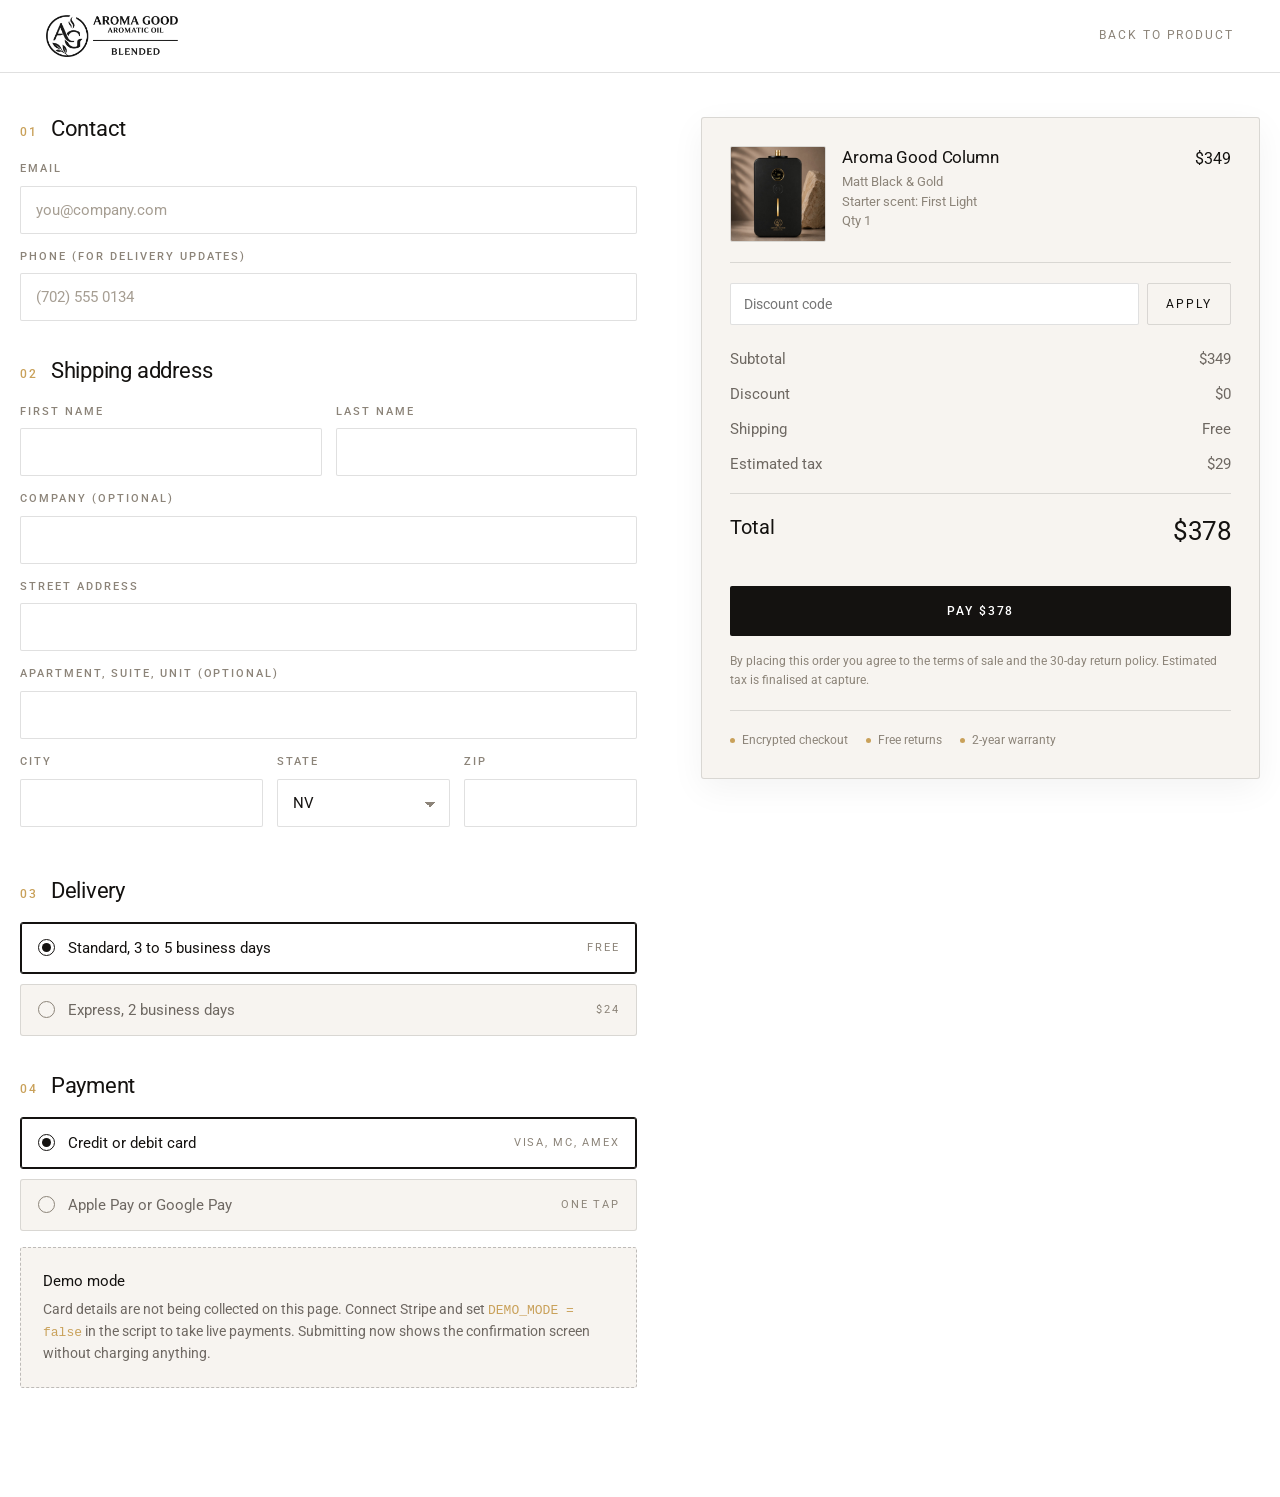
==== checkout.html @ fd473562 "first commit Aroma Good static site: landing page, product configurator, checkout.  Co-Authored-By: " ====
<!DOCTYPE html>
<html lang="en">
<head>
<meta charset="utf-8">
<meta name="viewport" content="width=device-width, initial-scale=1">
<title>Checkout | Aroma Good</title>
<meta name="robots" content="noindex,nofollow">
<link rel="preconnect" href="https://fonts.googleapis.com">
<link rel="preconnect" href="https://fonts.gstatic.com" crossorigin>
<link href="https://fonts.googleapis.com/css2?family=Roboto:ital,wght@0,300;0,400;0,500;0,700;1,300&display=swap" rel="stylesheet">
<style>
/* ============================================================
   AROMA GOOD shared system: light retail
   Token names kept from the dark build so page rules keep working.
   ============================================================ */
:root{
  --ink:#FFFFFF;                 /* page ground        */
  --ink-2:#F7F4F0;               /* soft band          */
  --stone:#EFEAE2;               /* deeper band        */
  --clay:#8C8479;                /* labels, tertiary   */
  --sand:#141210;                /* primary text       */
  --sand-dim:#6E6862;            /* secondary text     */
  --linen:#EFEAE2;
  --gold:#A9793C;
  --gold-lite:#8A6230;           /* hover: darker on light ground */
  --accent:#A9793C;              /* retinted by the finish selector */
  --accent-soft:rgba(169,121,60,.10);
  --edge:rgba(20,18,16,.13);
  --dark:#141210;                /* inverse bands      */
  --display:"Roboto","Helvetica Neue",Arial,sans-serif;
  --body:"Roboto","Helvetica Neue",Arial,sans-serif;
  --maxw:1240px;
  color-scheme:light;
}
*{box-sizing:border-box}
html{scroll-behavior:smooth;-webkit-text-size-adjust:100%}
body{
  margin:0;background:var(--ink);color:var(--sand);
  font-family:var(--body);font-weight:400;font-size:16px;line-height:1.6;
  -webkit-font-smoothing:antialiased;
}
img{max-width:100%;display:block;height:auto}
a{color:inherit}
.wrap{width:100%;max-width:var(--maxw);margin:0 auto;padding:0 26px}

/* --- announcement bar --- */
.ann{background:var(--dark);color:#EFE9E1;text-align:center;font-size:11px;
  letter-spacing:.2em;text-transform:uppercase;height:40px;position:relative;overflow:hidden}
.ann span{position:absolute;inset:0;display:flex;align-items:center;justify-content:center;
  opacity:0;transition:opacity .5s ease;padding:0 16px}
.ann span.on{opacity:1}

/* --- type --- */
.eyebrow{
  font-family:var(--body);font-size:11px;font-weight:500;letter-spacing:.26em;
  text-transform:uppercase;color:var(--clay);margin:0 0 16px;
}
h1,h2,h3{font-family:var(--display);font-weight:300;line-height:1.12;margin:0;letter-spacing:-.02em}
h1{font-size:clamp(38px,5.2vw,62px)}
h2{font-size:clamp(27px,3.4vw,40px)}
h3{font-size:20px;line-height:1.3;font-weight:400;letter-spacing:-.01em}
p{margin:0 0 18px}
.lede{font-size:18px;color:var(--sand-dim);max-width:54ch}
.sect{padding:92px 0;position:relative}
.sect-head{max-width:660px;margin-bottom:46px}

/* --- the vent slot motif --- */
.slot{width:3px;height:56px;border-radius:2px;margin:0 auto 34px;
  background:linear-gradient(180deg,transparent,var(--accent) 24%,var(--accent) 76%,transparent)}

/* --- buttons --- */
.btn{
  display:inline-flex;align-items:center;justify-content:center;gap:10px;
  font-family:var(--body);font-size:12px;font-weight:500;letter-spacing:.16em;text-transform:uppercase;
  padding:17px 32px;border-radius:2px;border:1px solid transparent;cursor:pointer;white-space:nowrap;
  text-decoration:none;transition:background .18s ease,color .18s ease,border-color .18s ease;
}
.btn-primary{background:var(--dark);color:#FFF}
.btn-primary:hover{background:#332E28}
.btn-ghost{border-color:var(--sand);color:var(--sand);background:none}
.btn-ghost:hover{background:var(--sand);color:#FFF}
.btn:focus-visible,button:focus-visible,a:focus-visible{outline:2px solid var(--accent);outline-offset:3px;border-radius:2px}

/* ============================ HEADER ============================ */
.hdr{position:sticky;top:0;z-index:60;backdrop-filter:blur(14px);
  background:rgba(255,255,255,.92);border-bottom:1px solid var(--edge)}
.hdr-in{display:flex;align-items:center;justify-content:space-between;height:70px}
.mark{font-family:var(--display);font-size:21px;font-weight:500;letter-spacing:.2em;text-transform:uppercase;text-decoration:none}
.mark span{color:var(--accent)}
.mark{display:inline-flex;align-items:center}
.mark img{height:42px;width:auto}
.mark-sm img{height:34px}
@media(max-width:420px){.mark img{height:34px}}
.hdr-nav{display:flex;align-items:center;gap:32px}
.hdr-nav a{font-size:11px;font-weight:500;letter-spacing:.18em;text-transform:uppercase;text-decoration:none;color:var(--sand)}
.hdr-nav a:hover{color:var(--accent)}
.hdr .btn{padding:12px 22px;font-size:10px}
@media(max-width:860px){.hdr-nav a{display:none}}

.field{margin-bottom:20px}
.field label{display:block;font-size:11px;font-weight:500;letter-spacing:.18em;text-transform:uppercase;color:var(--clay);margin-bottom:8px}
.field input,.field select{width:100%;background:#FFF;border:1px solid var(--edge);color:var(--sand);
  font-family:var(--body);font-size:15px;font-weight:400;padding:14px 15px;border-radius:2px}
.field input:focus,.field select:focus{outline:2px solid var(--accent);outline-offset:1px;border-color:transparent}
.field select{appearance:none;-webkit-appearance:none;padding-right:40px;cursor:pointer;
  background-image:linear-gradient(45deg,transparent 50%,var(--clay) 50%),linear-gradient(135deg,var(--clay) 50%,transparent 50%);
  background-position:calc(100% - 19px) 22px,calc(100% - 14px) 22px;background-size:5px 5px;background-repeat:no-repeat}
.field input::placeholder{color:#A69E93}
.field input[type=number]{-moz-appearance:textfield}
.field input[type=number]::-webkit-outer-spin-button,.field input[type=number]::-webkit-inner-spin-button{-webkit-appearance:none;margin:0}

/* ============================ FOOTER ============================ */
.ftr{border-top:1px solid var(--edge);background:var(--ink-2);padding:64px 0 110px;font-size:14px}
.ftr-top{display:grid;grid-template-columns:1.5fr repeat(3,1fr);gap:40px;padding-bottom:44px;border-bottom:1px solid var(--edge)}
.ftr h4{font-size:11px;font-weight:500;letter-spacing:.2em;text-transform:uppercase;color:var(--sand);margin:0 0 16px}
.ftr ul{list-style:none;margin:0;padding:0}
.ftr li{margin-bottom:10px}
.ftr a{color:var(--sand-dim);text-decoration:none}
.ftr a:hover{color:var(--accent)}
.ftr .news p{color:var(--sand-dim);font-size:14px;max-width:34ch}
.ftr-form{display:flex;gap:8px;max-width:330px}
.ftr-form input{flex:1;background:#FFF;border:1px solid var(--edge);border-radius:2px;padding:12px 13px;
  font-family:var(--body);font-size:14px;color:var(--sand)}
.ftr-form input:focus{outline:2px solid var(--accent);outline-offset:1px}
.ftr-form button{background:var(--dark);color:#FFF;border:0;border-radius:2px;padding:0 18px;cursor:pointer;
  font-family:var(--body);font-size:10px;font-weight:500;letter-spacing:.16em;text-transform:uppercase}
.ftr-bot{display:flex;justify-content:space-between;gap:20px;flex-wrap:wrap;align-items:center;
  padding-top:26px;color:var(--clay);font-size:12px}
.ftr-bot nav{display:flex;gap:22px;flex-wrap:wrap}
@media(max-width:820px){.ftr-top{grid-template-columns:1fr 1fr;gap:32px}}
@media(max-width:520px){.ftr-top{grid-template-columns:1fr}}

/* --- mobile sticky CTA --- */
.dock{position:fixed;left:0;right:0;bottom:0;z-index:70;display:none;gap:12px;align-items:center;
  padding:11px 16px;background:rgba(255,255,255,.97);backdrop-filter:blur(12px);border-top:1px solid var(--edge);
  box-shadow:0 -6px 24px rgba(20,18,16,.07)}
.dock .btn{flex:1;padding:15px 10px}
.dock span{font-size:12px;font-weight:500;letter-spacing:.12em;text-transform:uppercase;color:var(--sand)}
@media(max-width:720px){.dock{display:flex}.ftr{padding-bottom:104px}
  .btn{padding:16px 20px;font-size:11px;letter-spacing:.12em}}

/* --- reveal --- */
.rv{opacity:0;transform:translateY(16px);transition:opacity .7s ease,transform .7s ease}
.rv.in{opacity:1;transform:none}
@media(prefers-reduced-motion:reduce){.rv{opacity:1;transform:none;transition:none}
  html{scroll-behavior:auto}}

/* ============================ CHECKOUT ============================ */
/* Deliberately stripped: no nav, no footer links, nothing to click away with. */
.co-hdr{border-bottom:1px solid var(--edge);background:var(--ink)}
.co-hdr-in{display:flex;align-items:center;justify-content:space-between;height:72px}
.co-back{font-size:12px;letter-spacing:.16em;text-transform:uppercase;color:var(--clay);text-decoration:none}
.co-back:hover{color:var(--gold-lite)}

.co{display:grid;grid-template-columns:1.05fr .95fr;gap:64px;padding:44px 0 110px;align-items:start}
@media(max-width:940px){.co{grid-template-columns:1fr;gap:36px;padding:28px 0 80px}
  .summary{order:-1}}

.step{margin-bottom:38px}
.step-h{display:flex;align-items:baseline;gap:12px;margin-bottom:18px}
.step-h b{font-family:var(--display);font-weight:500;font-size:12px;letter-spacing:.2em;color:var(--accent)}
.step-h h2{font-size:22px;font-weight:400;letter-spacing:-.01em}

.row{display:grid;grid-template-columns:1fr 1fr;gap:14px}
.row-3{display:grid;grid-template-columns:1.4fr 1fr 1fr;gap:14px}
@media(max-width:560px){.row,.row-3{grid-template-columns:1fr}}
.field{margin-bottom:14px}
.err{border-color:#B3261E !important}
.err-msg{display:none;color:#B3261E;font-size:13px;margin:6px 0 0}
.field.bad .err-msg{display:block}

.pay-opts{display:grid;gap:10px;margin-bottom:16px}
.pay{display:flex;align-items:center;gap:13px;border:1px solid var(--edge);border-radius:3px;padding:16px 17px;
  cursor:pointer;background:var(--ink-2);font-family:var(--body);font-size:15px;color:var(--sand-dim);text-align:left;width:100%}
.pay[aria-pressed="true"]{border-color:var(--sand);background:#FFF;color:var(--sand);box-shadow:inset 0 0 0 1px var(--sand)}
.pay i{width:17px;height:17px;border-radius:50%;border:1px solid var(--clay);flex:none;position:relative}
.pay[aria-pressed="true"] i{border-color:var(--sand)}
.pay[aria-pressed="true"] i::after{content:"";position:absolute;inset:3px;border-radius:50%;background:var(--sand)}
.pay small{margin-left:auto;font-size:11px;letter-spacing:.16em;text-transform:uppercase;color:var(--clay)}

.stripe-slot{border:1px dashed rgba(20,18,16,.25);border-radius:3px;padding:22px;background:var(--ink-2);
  font-size:14px;color:var(--sand-dim);line-height:1.55}
.stripe-slot b{display:block;color:var(--sand);font-weight:400;margin-bottom:6px;font-size:15px}
.stripe-slot code{font-size:13px;color:var(--accent)}

/* --- summary rail --- */
.summary{border:1px solid var(--edge);border-radius:3px;background:var(--ink-2);padding:28px;position:sticky;top:24px;
  box-shadow:0 10px 34px rgba(20,18,16,.05)}
@media(max-width:940px){.summary{position:static}}
.line{display:flex;gap:16px;padding-bottom:20px;margin-bottom:20px;border-bottom:1px solid var(--edge)}
.line img{width:96px;height:96px;object-fit:cover;border-radius:2px;border:1px solid var(--edge);flex:none}
.line h3{font-size:17px;font-weight:400;margin-bottom:4px}
.line p{margin:0;font-size:13px;color:var(--clay);line-height:1.5}
.line .amt{margin-left:auto;font-size:16px;white-space:nowrap}
.line-2{display:flex;justify-content:space-between;gap:16px;font-size:14px;color:var(--sand-dim);
  padding-bottom:20px;margin-bottom:20px;border-bottom:1px solid var(--edge)}

.promo{display:flex;gap:8px;margin-bottom:22px}
.promo input{flex:1;background:#FFF;border:1px solid var(--edge);color:var(--sand);
  font-family:var(--body);font-size:14px;padding:12px 13px;border-radius:2px}
.promo input:focus{outline:2px solid var(--accent);outline-offset:1px}
.promo button{background:none;border:1px solid var(--edge);color:var(--sand);border-radius:2px;padding:0 18px;
  cursor:pointer;font-family:var(--body);font-size:12px;letter-spacing:.16em;text-transform:uppercase}
.promo button:hover{border-color:var(--accent);color:var(--gold-lite)}
.promo-msg{font-size:13px;margin:-14px 0 20px;color:#2E7D32;display:none}
.promo-msg.show{display:block}
.promo-msg.no{color:#B3261E}

.totals div{display:flex;justify-content:space-between;gap:16px;font-size:15px;color:var(--sand-dim);margin-bottom:11px}
.totals .grand{border-top:1px solid var(--edge);margin-top:17px;padding-top:17px;font-size:20px;color:var(--sand)}
.totals .grand b{font-weight:400;font-family:var(--display);font-size:26px;letter-spacing:-.02em}
.summary .btn{width:100%;margin-top:22px}
.fine{font-size:12px;color:var(--clay);margin:16px 0 0;line-height:1.6}
.fine a{color:var(--sand-dim)}

.badges{display:flex;gap:18px;flex-wrap:wrap;margin-top:20px;padding-top:20px;border-top:1px solid var(--edge);
  font-size:12px;color:var(--clay)}
.badges span{display:flex;align-items:center;gap:7px}
.badges span::before{content:"";width:5px;height:5px;border-radius:50%;background:var(--accent)}

/* --- confirmation --- */
.done{display:none;text-align:center;max-width:560px;margin:0 auto;padding:90px 0 120px}
.done .slot{margin-bottom:34px}
.done h1{font-size:clamp(32px,4.4vw,46px);margin-bottom:16px}
.done p{color:var(--sand-dim)}
.done .ref{display:inline-block;border:1px solid var(--edge);border-radius:2px;padding:12px 20px;margin:14px 0 26px;
  font-size:14px;letter-spacing:.14em;color:var(--sand)}
</style>
</head>
<body>

<header class="co-hdr">
  <div class="wrap co-hdr-in">
    <a class="mark" href="index.html"><img src="assets/logo-aroma-good.png" width="485" height="154" alt="Aroma Good"></a>
    <a class="co-back" href="product.html" id="backLink">Back to product</a>
  </div>
</header>

<main class="wrap co" id="co">

  <!-- ================= FORM ================= -->
  <form id="coForm" novalidate>

    <div class="step">
      <div class="step-h"><b>01</b><h2>Contact</h2></div>
      <div class="field">
        <label for="email">Email</label>
        <input type="email" id="email" name="email" autocomplete="email" placeholder="you@company.com" required>
        <p class="err-msg">Enter an email we can send the receipt to.</p>
      </div>
      <div class="field" style="margin-bottom:0">
        <label for="phone">Phone (for delivery updates)</label>
        <input type="tel" id="phone" name="phone" autocomplete="tel" placeholder="(702) 555 0134">
      </div>
    </div>

    <div class="step">
      <div class="step-h"><b>02</b><h2>Shipping address</h2></div>
      <div class="row">
        <div class="field">
          <label for="fname">First name</label>
          <input type="text" id="fname" autocomplete="given-name" required>
          <p class="err-msg">Required.</p>
        </div>
        <div class="field">
          <label for="lname">Last name</label>
          <input type="text" id="lname" autocomplete="family-name" required>
          <p class="err-msg">Required.</p>
        </div>
      </div>
      <div class="field">
        <label for="company">Company (optional)</label>
        <input type="text" id="company" autocomplete="organization">
      </div>
      <div class="field">
        <label for="addr1">Street address</label>
        <input type="text" id="addr1" autocomplete="address-line1" required>
        <p class="err-msg">Required.</p>
      </div>
      <div class="field">
        <label for="addr2">Apartment, suite, unit (optional)</label>
        <input type="text" id="addr2" autocomplete="address-line2">
      </div>
      <div class="row-3">
        <div class="field">
          <label for="city">City</label>
          <input type="text" id="city" autocomplete="address-level2" required>
          <p class="err-msg">Required.</p>
        </div>
        <div class="field">
          <label for="stateSel">State</label>
          <select id="stateSel" autocomplete="address-level1"></select>
        </div>
        <div class="field">
          <label for="zip">ZIP</label>
          <input type="text" id="zip" inputmode="numeric" autocomplete="postal-code" required>
          <p class="err-msg">Required.</p>
        </div>
      </div>
    </div>

    <div class="step">
      <div class="step-h"><b>03</b><h2>Delivery</h2></div>
      <div class="pay-opts">
        <button class="pay" type="button" data-ship="0" data-label="Standard, 3 to 5 business days" aria-pressed="true">
          <i></i>Standard, 3 to 5 business days<small>Free</small>
        </button>
        <button class="pay" type="button" data-ship="24" data-label="Express, 2 business days" aria-pressed="false">
          <i></i>Express, 2 business days<small>$24</small>
        </button>
      </div>
    </div>

    <div class="step" style="margin-bottom:0">
      <div class="step-h"><b>04</b><h2>Payment</h2></div>
      <div class="pay-opts">
        <button class="pay" type="button" data-pay="card" aria-pressed="true"><i></i>Credit or debit card<small>Visa, MC, Amex</small></button>
        <button class="pay" type="button" data-pay="wallet" aria-pressed="false"><i></i>Apple Pay or Google Pay<small>One tap</small></button>
      </div>
      <!-- ============================================================
           PAYMENT INTEGRATION
           This page never touches raw card numbers, which is what keeps
           you out of PCI scope. Two supported options:

           A) Stripe Checkout (simplest). On submit, POST the cart to your
              server, create a Checkout Session, and redirect:
                 const {url} = await fetch('/api/checkout', {...}).then(r=>r.json());
                 window.location = url;

           B) Stripe Payment Element (stays on this page). Load
              https://js.stripe.com/v3/ then:
                 const stripe = Stripe('pk_live_xxx');
                 const elements = stripe.elements({clientSecret});
                 elements.create('payment').mount('#stripe-slot');

           Set DEMO_MODE = false below once one of these is wired up.
           ============================================================ -->
      <div class="stripe-slot" id="stripe-slot">
        <b>Demo mode</b>
        Card details are not being collected on this page. Connect Stripe and set
        <code>DEMO_MODE = false</code> in the script to take live payments. Submitting now
        shows the confirmation screen without charging anything.
      </div>
    </div>
  </form>

  <!-- ================= SUMMARY ================= -->
  <aside class="summary">
    <div class="line">
      <img id="lineImg" src="assets/aroma7-black.jpg" alt="">
      <div>
        <h3 id="lineName">Aroma Good Column</h3>
        <p id="lineMeta">Matt Black &amp; Gold<br>Starter scent: First Light<br>Qty 1</p>
      </div>
      <span class="amt" id="lineAmt">$349</span>
    </div>
    <div class="line-2" id="addonLine" style="display:none">
      <span>Spare cartridge, 200 ml</span><span id="addonAmt">$59</span>
    </div>

    <div class="promo">
      <input type="text" id="promo" placeholder="Discount code" aria-label="Discount code">
      <button type="button" id="promoBtn">Apply</button>
    </div>
    <p class="promo-msg" id="promoMsg"></p>

    <div class="totals">
      <div><span>Subtotal</span><span id="tSub">$349</span></div>
      <div><span>Discount</span><span id="tDisc">$0</span></div>
      <div><span>Shipping</span><span id="tShip">Free</span></div>
      <div><span>Estimated tax</span><span id="tTax">$29</span></div>
      <div class="grand"><span>Total</span><b id="tGrand">$378</b></div>
    </div>

    <button class="btn btn-primary" type="submit" form="coForm" id="payBtn" data-cta="place-order">Pay $378</button>
    <p class="fine">By placing this order you agree to the terms of sale and the 30-day return policy. Estimated tax is finalised at capture.</p>

    <div class="badges">
      <span>Encrypted checkout</span><span>Free returns</span><span>2-year warranty</span>
    </div>
  </aside>
</main>

<!-- ================= CONFIRMATION ================= -->
<section class="done wrap" id="done">
  <div class="slot" aria-hidden="true"></div>
  <h1>Order placed.</h1>
  <p id="doneMsg">A receipt is on its way.</p>
  <p class="ref" id="doneRef">Order A7-000000</p>
  <p><a class="btn btn-ghost" href="index.html">Back to the home page</a></p>
</section>

<script>
/* ============================================================
   Set to false once Stripe is connected (see comment in markup).
   ============================================================ */
var DEMO_MODE = true;
var TAX_RATE  = 0.08375;                 /* Clark County, NV. Replace with a tax API for multi-state. */
var CODES     = { FOUNDING10: 0.10, WELCOME5: 0.05 };

var UNITS = {
  column:{ name:'Aroma Good Column', price:349 },
  panel: { name:'Aroma Good Panel',  price:849 }
};
var FINISHES = {
  black:['Matt Black & Gold','#C9A15A'], blue:['Midnight Blue & Gold','#7C93BF'],
  bronze:['Champagne Bronze & Gold','#C8A882'], burgundy:['Burgundy & Gold','#B07A73'],
  greige:['Greige & Gold','#CBB79A']
};
var ADDON_PRICE = 59;

var STATES = ['AL','AK','AZ','AR','CA','CO','CT','DE','FL','GA','HI','ID','IL','IN','IA','KS','KY','LA','ME','MD','MA','MI','MN','MS','MO','MT','NE','NV','NH','NJ','NM','NY','NC','ND','OH','OK','OR','PA','RI','SC','SD','TN','TX','UT','VT','VA','WA','WV','WI','WY','DC'];

/* ---------- cart from the URL ---------- */
var q = new URLSearchParams(location.search);
var cart = {
  unit:   UNITS[q.get('unit')] ? q.get('unit') : 'column',
  finish: FINISHES[q.get('finish')] ? q.get('finish') : 'black',
  scent:  q.get('scent') || 'First Light',
  qty:    Math.min(10, Math.max(1, parseInt(q.get('qty'), 10) || 1)),
  addon:  q.get('addon') === '1',
  ship:   0,
  disc:   0,
  code:   ''
};

function money(n){ return '$' + Math.round(n).toLocaleString('en-US'); }
function track(name, params){
  params = params || {};
  if (window.gtag) gtag('event', name, params);
  if (window.dataLayer) dataLayer.push(Object.assign({event:name}, params));
  console.log('[aroma7]', name, params);
}

function totals(){
  var sub = UNITS[cart.unit].price * cart.qty + (cart.addon ? ADDON_PRICE : 0);
  var disc = sub * cart.disc;
  var tax = (sub - disc) * TAX_RATE;
  return { sub:sub, disc:disc, tax:tax, ship:cart.ship, grand: sub - disc + tax + cart.ship };
}

function render(){
  var u = UNITS[cart.unit], f = FINISHES[cart.finish], t = totals();

  document.documentElement.style.setProperty('--accent', f[1]);
  document.getElementById('lineImg').src = 'assets/aroma7-' + cart.finish + '.jpg';
  document.getElementById('lineImg').alt = u.name + ' in ' + f[0];
  document.getElementById('lineName').textContent = u.name;
  document.getElementById('lineMeta').innerHTML =
    f[0] + '<br>Starter scent: ' + cart.scent + '<br>Qty ' + cart.qty;
  document.getElementById('lineAmt').textContent = money(u.price * cart.qty);
  document.getElementById('addonLine').style.display = cart.addon ? 'flex' : 'none';

  document.getElementById('tSub').textContent = money(t.sub);
  document.getElementById('tDisc').textContent = t.disc ? '\u2212' + money(t.disc) : '$0';
  document.getElementById('tShip').textContent = cart.ship ? money(cart.ship) : 'Free';
  document.getElementById('tTax').textContent = money(t.tax);
  document.getElementById('tGrand').textContent = money(t.grand);
  document.getElementById('payBtn').textContent = 'Pay ' + money(t.grand);

  document.getElementById('backLink').href =
    'product.html?unit=' + cart.unit + '&finish=' + cart.finish + '&scent=' + encodeURIComponent(cart.scent);
}

/* ---------- state list ---------- */
(function(){
  var sel = document.getElementById('stateSel');
  sel.innerHTML = STATES.map(function(s){
    return '<option value="' + s + '"' + (s === 'NV' ? ' selected' : '') + '>' + s + '</option>';
  }).join('');
})();

/* ---------- delivery + payment toggles ---------- */
document.querySelectorAll('[data-ship]').forEach(function(b){
  b.addEventListener('click', function(){
    document.querySelectorAll('[data-ship]').forEach(function(x){ x.setAttribute('aria-pressed', String(x === b)); });
    cart.ship = Number(b.dataset.ship); render();
    track('set_shipping', {method: b.dataset.label});
  });
});
document.querySelectorAll('[data-pay]').forEach(function(b){
  b.addEventListener('click', function(){
    document.querySelectorAll('[data-pay]').forEach(function(x){ x.setAttribute('aria-pressed', String(x === b)); });
    track('set_payment', {method: b.dataset.pay});
  });
});

/* ---------- promo ---------- */
document.getElementById('promoBtn').addEventListener('click', function(){
  var input = document.getElementById('promo'), msg = document.getElementById('promoMsg');
  var code = input.value.trim().toUpperCase();
  msg.className = 'promo-msg show';
  if (CODES[code]){
    cart.disc = CODES[code]; cart.code = code;
    msg.textContent = code + ' applied, ' + Math.round(CODES[code] * 100) + '% off.';
    track('apply_promo', {code: code, ok: true});
  } else {
    cart.disc = 0; cart.code = '';
    msg.classList.add('no');
    msg.textContent = code ? 'That code is not valid.' : 'Enter a code first.';
    track('apply_promo', {code: code, ok: false});
  }
  render();
});

/* ---------- validation + submit ---------- */
function validate(){
  var ok = true;
  ['email','fname','lname','addr1','city','zip'].forEach(function(id){
    var el = document.getElementById(id), field = el.closest('.field');
    var bad = !el.value.trim() || (id === 'email' && !el.checkValidity());
    field.classList.toggle('bad', bad);
    el.classList.toggle('err', bad);
    if (bad && ok){ el.focus(); ok = false; }
  });
  return ok;
}

document.getElementById('coForm').addEventListener('submit', function(e){
  e.preventDefault();
  if (!validate()) return;

  var t = totals();
  var order = {
    email:  document.getElementById('email').value.trim(),
    name:   document.getElementById('fname').value.trim() + ' ' + document.getElementById('lname').value.trim(),
    address:{ line1:document.getElementById('addr1').value.trim(), line2:document.getElementById('addr2').value.trim(),
              city:document.getElementById('city').value.trim(), state:document.getElementById('stateSel').value,
              zip:document.getElementById('zip').value.trim() },
    item:   UNITS[cart.unit].name, finish:FINISHES[cart.finish][0], scent:cart.scent,
    qty:cart.qty, addon:cart.addon, code:cart.code, total:Math.round(t.grand)
  };
  track('purchase', {value: order.total, currency:'USD', item: order.item, qty: order.qty});

  if (!DEMO_MODE){
    /* Live: hand the cart to your server, then redirect to the Stripe session URL.
       fetch('/api/checkout', {method:'POST', headers:{'Content-Type':'application/json'},
         body: JSON.stringify(order)}).then(r=>r.json()).then(s=>{ location = s.url; });        */
    return;
  }

  document.getElementById('co').style.display = 'none';
  var done = document.getElementById('done');
  done.style.display = 'block';
  document.getElementById('doneRef').textContent =
    'Order A7-' + String(Math.floor(100000 + Math.random() * 899999));
  document.getElementById('doneMsg').textContent =
    'Your ' + order.item + ' in ' + order.finish + ' is confirmed. A receipt is on its way to ' + order.email + '.';
  window.scrollTo({top:0, behavior:'smooth'});
});

render();
track('view_checkout', {unit: cart.unit, value: Math.round(totals().grand)});
</script>
</body>
</html>
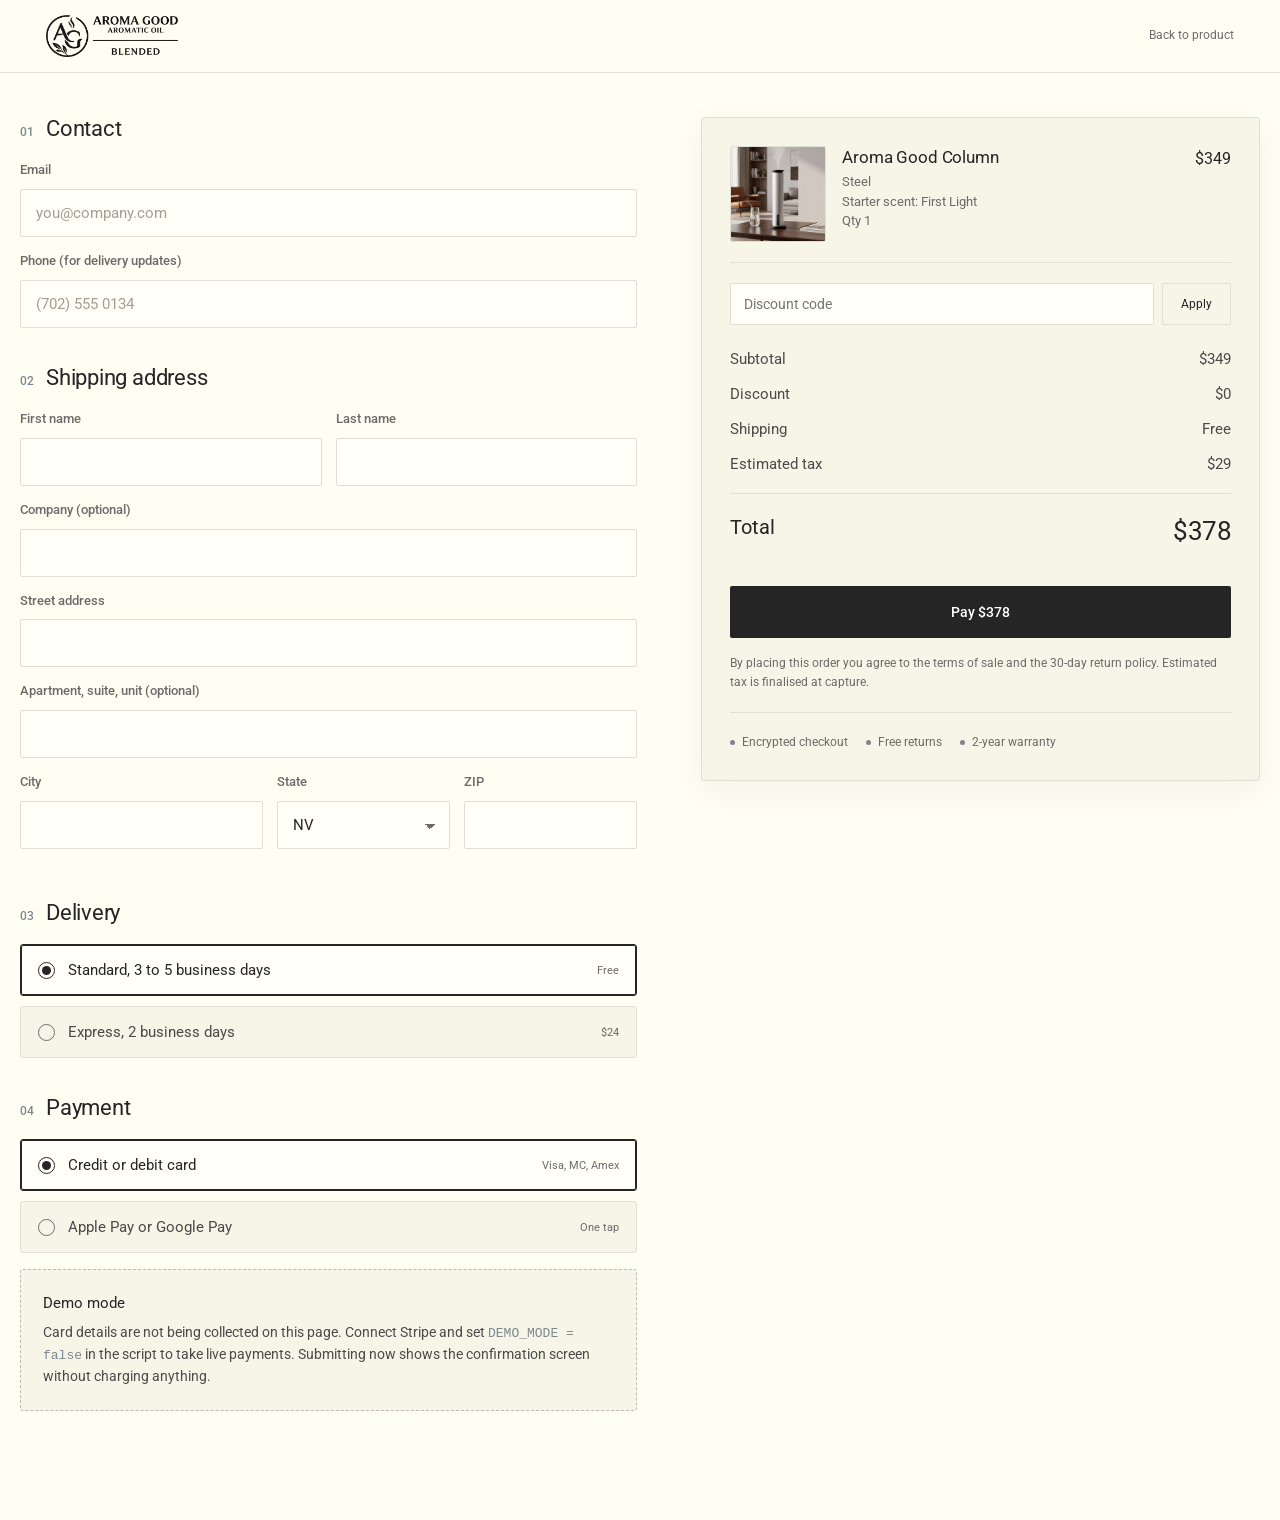
==== commit 5ab8a080: "main" ====
--- a/checkout.html
+++ b/checkout.html
@@ -14,19 +14,19 @@
    Token names kept from the dark build so page rules keep working.
    ============================================================ */
 :root{
-  --ink:#FFFFFF;                 /* page ground        */
-  --ink-2:#F7F4F0;               /* soft band          */
-  --stone:#EFEAE2;               /* deeper band        */
-  --clay:#8C8479;                /* labels, tertiary   */
-  --sand:#141210;                /* primary text       */
-  --sand-dim:#6E6862;            /* secondary text     */
-  --linen:#EFEAE2;
+  --ink:#FFFEF2;                 /* page ground        */
+  --ink-2:#F6F5E8;               /* soft band          */
+  --stone:#EBEADE;               /* deeper band        */
+  --clay:#6B6B6B;                /* labels, tertiary   */
+  --sand:#252525;                /* primary text       */
+  --sand-dim:#4A4A4A;            /* secondary text     */
+  --linen:#EBEADE;
   --gold:#A9793C;
   --gold-lite:#8A6230;           /* hover: darker on light ground */
-  --accent:#A9793C;              /* retinted by the finish selector */
-  --accent-soft:rgba(169,121,60,.10);
-  --edge:rgba(20,18,16,.13);
-  --dark:#141210;                /* inverse bands      */
+  --accent:#7C8790;              /* retinted by the finish selector */
+  --accent-soft:rgba(124,135,144,.10);
+  --edge:#E0DFD6;
+  --dark:#252525;                /* inverse bands      */
   --display:"Roboto","Helvetica Neue",Arial,sans-serif;
   --body:"Roboto","Helvetica Neue",Arial,sans-serif;
   --maxw:1240px;
@@ -44,24 +44,24 @@
 .wrap{width:100%;max-width:var(--maxw);margin:0 auto;padding:0 26px}
 
 /* --- announcement bar --- */
-.ann{background:var(--dark);color:#EFE9E1;text-align:center;font-size:11px;
-  letter-spacing:.2em;text-transform:uppercase;height:40px;position:relative;overflow:hidden}
+.ann{background:var(--dark);color:#EFE9E1;text-align:center;font-size:13px;
+  letter-spacing:0;text-transform:none;height:40px;position:relative;overflow:hidden}
 .ann span{position:absolute;inset:0;display:flex;align-items:center;justify-content:center;
   opacity:0;transition:opacity .5s ease;padding:0 16px}
 .ann span.on{opacity:1}
 
 /* --- type --- */
 .eyebrow{
-  font-family:var(--body);font-size:11px;font-weight:500;letter-spacing:.26em;
-  text-transform:uppercase;color:var(--clay);margin:0 0 16px;
+  font-family:var(--body);font-size:14px;font-weight:500;letter-spacing:0;
+  text-transform:none;color:var(--clay);margin:0 0 16px;
 }
 h1,h2,h3{font-family:var(--display);font-weight:300;line-height:1.12;margin:0;letter-spacing:-.02em}
-h1{font-size:clamp(38px,5.2vw,62px)}
-h2{font-size:clamp(27px,3.4vw,40px)}
+h1{font-size:clamp(32px,4.2vw,52px)}
+h2{font-size:clamp(24px,2.6vw,30px)}
 h3{font-size:20px;line-height:1.3;font-weight:400;letter-spacing:-.01em}
 p{margin:0 0 18px}
 .lede{font-size:18px;color:var(--sand-dim);max-width:54ch}
-.sect{padding:92px 0;position:relative}
+.sect{padding:108px 0;position:relative}
 .sect-head{max-width:660px;margin-bottom:46px}
 
 /* --- the vent slot motif --- */
@@ -71,7 +71,7 @@
 /* --- buttons --- */
 .btn{
   display:inline-flex;align-items:center;justify-content:center;gap:10px;
-  font-family:var(--body);font-size:12px;font-weight:500;letter-spacing:.16em;text-transform:uppercase;
+  font-family:var(--body);font-size:14px;font-weight:500;letter-spacing:0;text-transform:none;
   padding:17px 32px;border-radius:2px;border:1px solid transparent;cursor:pointer;white-space:nowrap;
   text-decoration:none;transition:background .18s ease,color .18s ease,border-color .18s ease;
 }
@@ -83,23 +83,23 @@
 
 /* ============================ HEADER ============================ */
 .hdr{position:sticky;top:0;z-index:60;backdrop-filter:blur(14px);
-  background:rgba(255,255,255,.92);border-bottom:1px solid var(--edge)}
+  background:rgba(255,254,242,.94);border-bottom:1px solid var(--edge)}
 .hdr-in{display:flex;align-items:center;justify-content:space-between;height:70px}
-.mark{font-family:var(--display);font-size:21px;font-weight:500;letter-spacing:.2em;text-transform:uppercase;text-decoration:none}
+.mark{font-family:var(--display);font-size:21px;font-weight:500;letter-spacing:0;text-transform:none;text-decoration:none}
 .mark span{color:var(--accent)}
 .mark{display:inline-flex;align-items:center}
 .mark img{height:42px;width:auto}
 .mark-sm img{height:34px}
 @media(max-width:420px){.mark img{height:34px}}
 .hdr-nav{display:flex;align-items:center;gap:32px}
-.hdr-nav a{font-size:11px;font-weight:500;letter-spacing:.18em;text-transform:uppercase;text-decoration:none;color:var(--sand)}
+.hdr-nav a{font-size:14px;font-weight:500;letter-spacing:0;text-transform:none;text-decoration:none;color:var(--sand)}
 .hdr-nav a:hover{color:var(--accent)}
-.hdr .btn{padding:12px 22px;font-size:10px}
+.hdr .btn{padding:13px 24px;font-size:13px}
 @media(max-width:860px){.hdr-nav a{display:none}}
 
 .field{margin-bottom:20px}
-.field label{display:block;font-size:11px;font-weight:500;letter-spacing:.18em;text-transform:uppercase;color:var(--clay);margin-bottom:8px}
-.field input,.field select{width:100%;background:#FFF;border:1px solid var(--edge);color:var(--sand);
+.field label{display:block;font-size:13px;font-weight:500;letter-spacing:0;text-transform:none;color:var(--clay);margin-bottom:8px}
+.field input,.field select{width:100%;background:#FFFEF7;border:1px solid var(--edge);color:var(--sand);
   font-family:var(--body);font-size:15px;font-weight:400;padding:14px 15px;border-radius:2px}
 .field input:focus,.field select:focus{outline:2px solid var(--accent);outline-offset:1px;border-color:transparent}
 .field select{appearance:none;-webkit-appearance:none;padding-right:40px;cursor:pointer;
@@ -112,18 +112,19 @@
 /* ============================ FOOTER ============================ */
 .ftr{border-top:1px solid var(--edge);background:var(--ink-2);padding:64px 0 110px;font-size:14px}
 .ftr-top{display:grid;grid-template-columns:1.5fr repeat(3,1fr);gap:40px;padding-bottom:44px;border-bottom:1px solid var(--edge)}
-.ftr h4{font-size:11px;font-weight:500;letter-spacing:.2em;text-transform:uppercase;color:var(--sand);margin:0 0 16px}
+.ftr h4{font-size:15px;font-weight:500;letter-spacing:0;text-transform:none;color:var(--sand);
+  margin:0 0 18px;padding-bottom:12px;border-bottom:1px solid var(--edge)}
 .ftr ul{list-style:none;margin:0;padding:0}
-.ftr li{margin-bottom:10px}
+.ftr li{margin-bottom:16px}
 .ftr a{color:var(--sand-dim);text-decoration:none}
 .ftr a:hover{color:var(--accent)}
 .ftr .news p{color:var(--sand-dim);font-size:14px;max-width:34ch}
 .ftr-form{display:flex;gap:8px;max-width:330px}
-.ftr-form input{flex:1;background:#FFF;border:1px solid var(--edge);border-radius:2px;padding:12px 13px;
+.ftr-form input{flex:1;background:#FFFEF7;border:1px solid var(--edge);border-radius:2px;padding:12px 13px;
   font-family:var(--body);font-size:14px;color:var(--sand)}
 .ftr-form input:focus{outline:2px solid var(--accent);outline-offset:1px}
 .ftr-form button{background:var(--dark);color:#FFF;border:0;border-radius:2px;padding:0 18px;cursor:pointer;
-  font-family:var(--body);font-size:10px;font-weight:500;letter-spacing:.16em;text-transform:uppercase}
+  font-family:var(--body);font-size:13px;font-weight:500;letter-spacing:0;text-transform:none}
 .ftr-bot{display:flex;justify-content:space-between;gap:20px;flex-wrap:wrap;align-items:center;
   padding-top:26px;color:var(--clay);font-size:12px}
 .ftr-bot nav{display:flex;gap:22px;flex-wrap:wrap}
@@ -135,9 +136,9 @@
   padding:11px 16px;background:rgba(255,255,255,.97);backdrop-filter:blur(12px);border-top:1px solid var(--edge);
   box-shadow:0 -6px 24px rgba(20,18,16,.07)}
 .dock .btn{flex:1;padding:15px 10px}
-.dock span{font-size:12px;font-weight:500;letter-spacing:.12em;text-transform:uppercase;color:var(--sand)}
+.dock span{font-size:12px;font-weight:500;letter-spacing:0;text-transform:none;color:var(--sand)}
 @media(max-width:720px){.dock{display:flex}.ftr{padding-bottom:104px}
-  .btn{padding:16px 20px;font-size:11px;letter-spacing:.12em}}
+  .btn{padding:16px 20px;font-size:11px;letter-spacing:0}}
 
 /* --- reveal --- */
 .rv{opacity:0;transform:translateY(16px);transition:opacity .7s ease,transform .7s ease}
@@ -149,7 +150,7 @@
 /* Deliberately stripped: no nav, no footer links, nothing to click away with. */
 .co-hdr{border-bottom:1px solid var(--edge);background:var(--ink)}
 .co-hdr-in{display:flex;align-items:center;justify-content:space-between;height:72px}
-.co-back{font-size:12px;letter-spacing:.16em;text-transform:uppercase;color:var(--clay);text-decoration:none}
+.co-back{font-size:12px;letter-spacing:0;text-transform:none;color:var(--clay);text-decoration:none}
 .co-back:hover{color:var(--gold-lite)}
 
 .co{display:grid;grid-template-columns:1.05fr .95fr;gap:64px;padding:44px 0 110px;align-items:start}
@@ -158,7 +159,7 @@
 
 .step{margin-bottom:38px}
 .step-h{display:flex;align-items:baseline;gap:12px;margin-bottom:18px}
-.step-h b{font-family:var(--display);font-weight:500;font-size:12px;letter-spacing:.2em;color:var(--accent)}
+.step-h b{font-family:var(--display);font-weight:500;font-size:12px;letter-spacing:0;color:var(--accent)}
 .step-h h2{font-size:22px;font-weight:400;letter-spacing:-.01em}
 
 .row{display:grid;grid-template-columns:1fr 1fr;gap:14px}
@@ -172,11 +173,11 @@
 .pay-opts{display:grid;gap:10px;margin-bottom:16px}
 .pay{display:flex;align-items:center;gap:13px;border:1px solid var(--edge);border-radius:3px;padding:16px 17px;
   cursor:pointer;background:var(--ink-2);font-family:var(--body);font-size:15px;color:var(--sand-dim);text-align:left;width:100%}
-.pay[aria-pressed="true"]{border-color:var(--sand);background:#FFF;color:var(--sand);box-shadow:inset 0 0 0 1px var(--sand)}
+.pay[aria-pressed="true"]{border-color:var(--sand);background:#FFFEF7;color:var(--sand);box-shadow:inset 0 0 0 1px var(--sand)}
 .pay i{width:17px;height:17px;border-radius:50%;border:1px solid var(--clay);flex:none;position:relative}
 .pay[aria-pressed="true"] i{border-color:var(--sand)}
 .pay[aria-pressed="true"] i::after{content:"";position:absolute;inset:3px;border-radius:50%;background:var(--sand)}
-.pay small{margin-left:auto;font-size:11px;letter-spacing:.16em;text-transform:uppercase;color:var(--clay)}
+.pay small{margin-left:auto;font-size:11px;letter-spacing:0;text-transform:none;color:var(--clay)}
 
 .stripe-slot{border:1px dashed rgba(20,18,16,.25);border-radius:3px;padding:22px;background:var(--ink-2);
   font-size:14px;color:var(--sand-dim);line-height:1.55}
@@ -196,11 +197,11 @@
   padding-bottom:20px;margin-bottom:20px;border-bottom:1px solid var(--edge)}
 
 .promo{display:flex;gap:8px;margin-bottom:22px}
-.promo input{flex:1;background:#FFF;border:1px solid var(--edge);color:var(--sand);
+.promo input{flex:1;background:#FFFEF7;border:1px solid var(--edge);color:var(--sand);
   font-family:var(--body);font-size:14px;padding:12px 13px;border-radius:2px}
 .promo input:focus{outline:2px solid var(--accent);outline-offset:1px}
 .promo button{background:none;border:1px solid var(--edge);color:var(--sand);border-radius:2px;padding:0 18px;
-  cursor:pointer;font-family:var(--body);font-size:12px;letter-spacing:.16em;text-transform:uppercase}
+  cursor:pointer;font-family:var(--body);font-size:12px;letter-spacing:0;text-transform:none}
 .promo button:hover{border-color:var(--accent);color:var(--gold-lite)}
 .promo-msg{font-size:13px;margin:-14px 0 20px;color:#2E7D32;display:none}
 .promo-msg.show{display:block}
@@ -224,7 +225,7 @@
 .done h1{font-size:clamp(32px,4.4vw,46px);margin-bottom:16px}
 .done p{color:var(--sand-dim)}
 .done .ref{display:inline-block;border:1px solid var(--edge);border-radius:2px;padding:12px 20px;margin:14px 0 26px;
-  font-size:14px;letter-spacing:.14em;color:var(--sand)}
+  font-size:14px;letter-spacing:0;color:var(--sand)}
 </style>
 </head>
 <body>
@@ -347,10 +348,10 @@
   <!-- ================= SUMMARY ================= -->
   <aside class="summary">
     <div class="line">
-      <img id="lineImg" src="assets/aroma7-black.jpg" alt="">
+      <img id="lineImg" src="assets/aroma7-steel.jpg" alt="">
       <div>
         <h3 id="lineName">Aroma Good Column</h3>
-        <p id="lineMeta">Matt Black &amp; Gold<br>Starter scent: First Light<br>Qty 1</p>
+        <p id="lineMeta">Steel<br>Starter scent: First Light<br>Qty 1</p>
       </div>
       <span class="amt" id="lineAmt">$349</span>
     </div>
@@ -403,9 +404,7 @@
   panel: { name:'Aroma Good Panel',  price:849 }
 };
 var FINISHES = {
-  black:['Matt Black & Gold','#C9A15A'], blue:['Midnight Blue & Gold','#7C93BF'],
-  bronze:['Champagne Bronze & Gold','#C8A882'], burgundy:['Burgundy & Gold','#B07A73'],
-  greige:['Greige & Gold','#CBB79A']
+  steel:['Steel','#7C8790'], charcoal:['Charcoal','#5B5B5C'], cream:['Cream','#B8A47C']
 };
 var ADDON_PRICE = 59;
 
@@ -415,7 +414,7 @@
 var q = new URLSearchParams(location.search);
 var cart = {
   unit:   UNITS[q.get('unit')] ? q.get('unit') : 'column',
-  finish: FINISHES[q.get('finish')] ? q.get('finish') : 'black',
+  finish: FINISHES[q.get('finish')] ? q.get('finish') : 'steel',
   scent:  q.get('scent') || 'First Light',
   qty:    Math.min(10, Math.max(1, parseInt(q.get('qty'), 10) || 1)),
   addon:  q.get('addon') === '1',
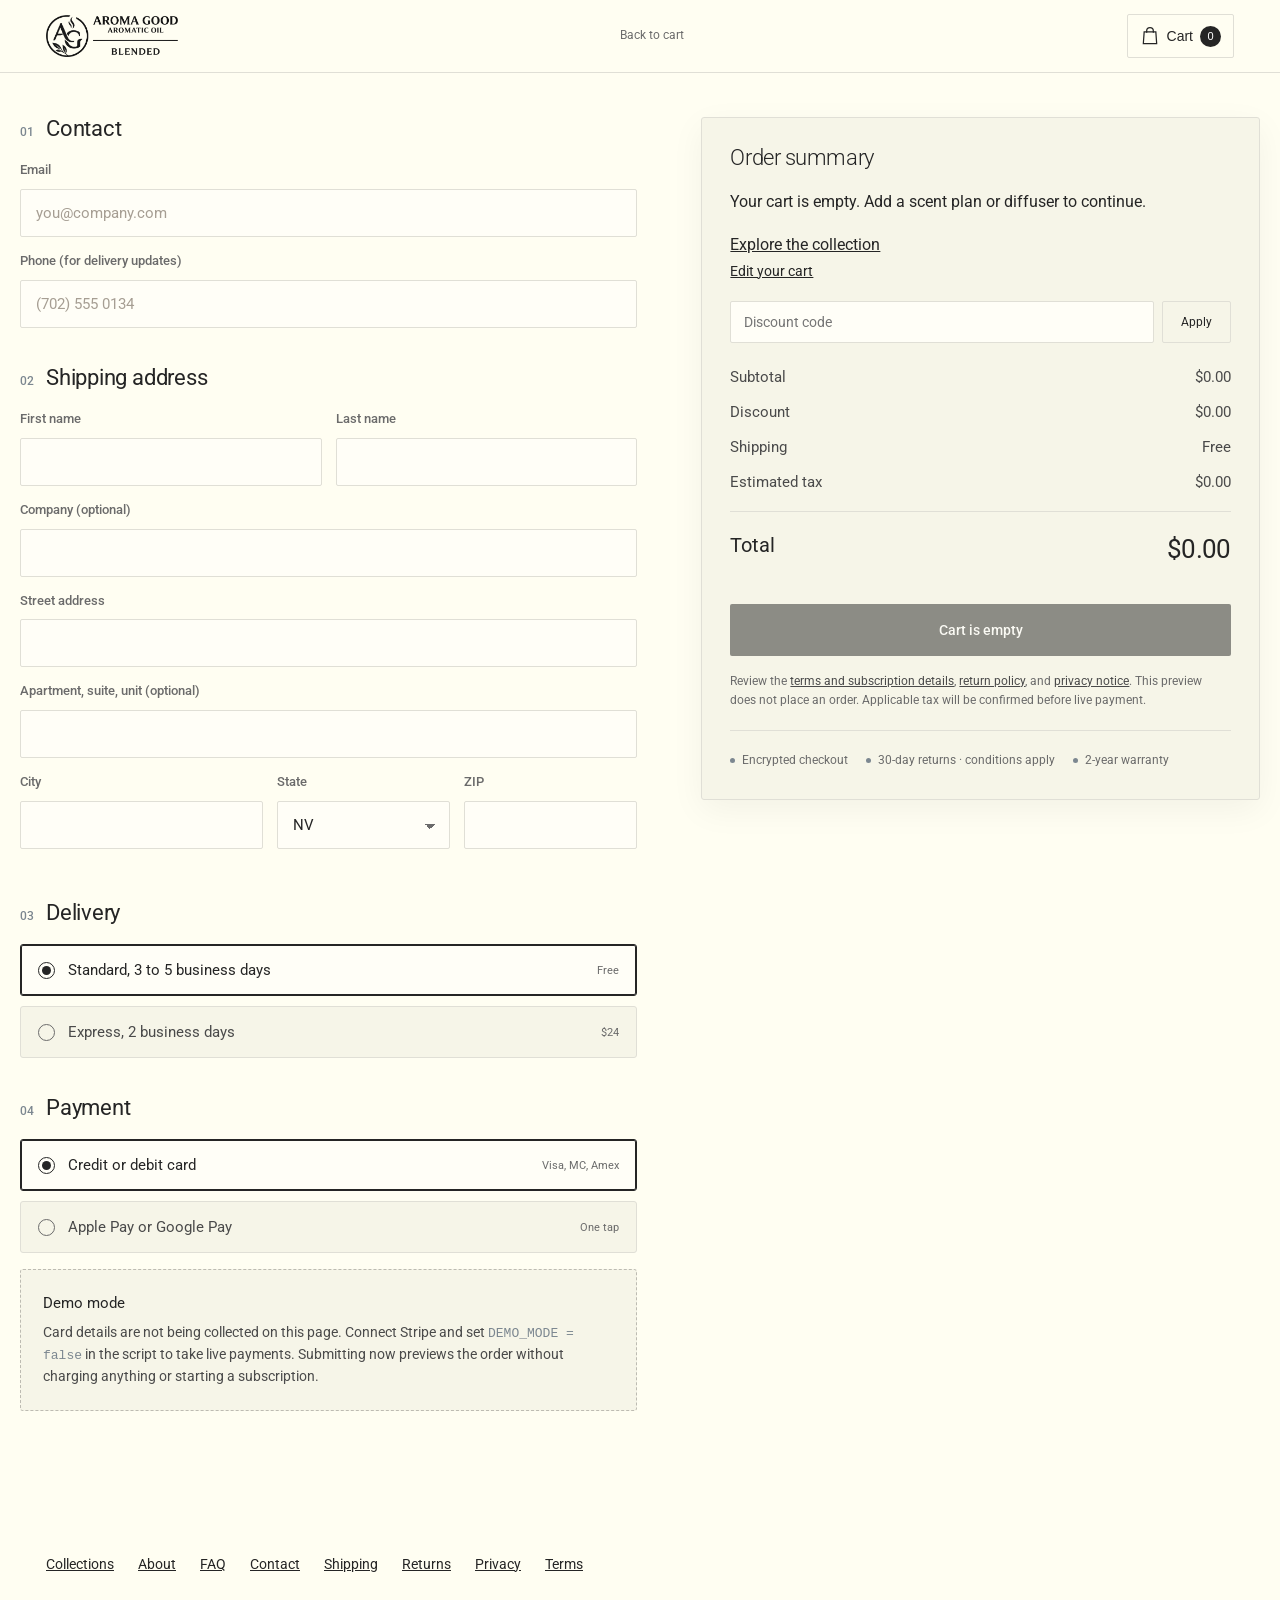
==== commit 919f9859: "main" ====
--- a/checkout.html
+++ b/checkout.html
@@ -226,7 +226,14 @@
 .done p{color:var(--sand-dim)}
 .done .ref{display:inline-block;border:1px solid var(--edge);border-radius:2px;padding:12px 20px;margin:14px 0 26px;
   font-size:14px;letter-spacing:0;color:var(--sand)}
+#checkoutItems .line{display:grid;grid-template-columns:64px minmax(0,1fr);gap:12px}
+#checkoutItems .line img{width:64px;height:76px;grid-row:span 2}
+#checkoutItems .line .amt{grid-column:2;margin-left:0;font-size:14px}
+#payBtn:disabled{opacity:.5;cursor:not-allowed}
 </style>
+<link rel="stylesheet" href="assets/cart.css">
+<script src="assets/cart-store.js"></script>
+<script src="assets/cart-ui.js" defer></script>
 </head>
 <body>
 
@@ -340,25 +347,22 @@
         <b>Demo mode</b>
         Card details are not being collected on this page. Connect Stripe and set
         <code>DEMO_MODE = false</code> in the script to take live payments. Submitting now
-        shows the confirmation screen without charging anything.
+        previews the order without charging anything or starting a subscription.
       </div>
     </div>
   </form>
 
   <!-- ================= SUMMARY ================= -->
   <aside class="summary">
-    <div class="line">
-      <img id="lineImg" src="assets/aroma7-steel.jpg" alt="">
-      <div>
-        <h3 id="lineName">Aroma Good Column</h3>
-        <p id="lineMeta">Steel<br>Starter scent: First Light<br>Qty 1</p>
-      </div>
-      <span class="amt" id="lineAmt">$349</span>
-    </div>
-    <div class="line-2" id="addonLine" style="display:none">
-      <span>Spare cartridge, 200 ml</span><span id="addonAmt">$59</span>
-    </div>
-
+    <h2 style="font-size:22px;margin-bottom:18px">Order summary</h2>
+    <p id="checkoutNotice" class="fine" role="status" hidden></p>
+    <div id="checkoutItems"></div>
+    <p><a href="cart.html" id="editCart" style="font-size:14px">Edit your cart</a></p>
+    <div id="subscriptionSummary" class="fine" style="text-align:left;margin:18px 0">
+      <p><strong>Column diffuser included: $0</strong></p>
+      <p id="recurringAmount">Recurring scent plan: $29.99/month before tax. One-time extras are not included in the recurring charge.</p>
+      <p>Refill delivery and commitment terms will be confirmed before enrollment. This checkout is a preview; no subscription will be started.</p>
+    </div>
     <div class="promo">
       <input type="text" id="promo" placeholder="Discount code" aria-label="Discount code">
       <button type="button" id="promoBtn">Apply</button>
@@ -366,27 +370,32 @@
     <p class="promo-msg" id="promoMsg"></p>
 
     <div class="totals">
-      <div><span>Subtotal</span><span id="tSub">$349</span></div>
+      <div><span id="subtotalLabel">First payment subtotal</span><span id="tSub">$0.00</span></div>
       <div><span>Discount</span><span id="tDisc">$0</span></div>
       <div><span>Shipping</span><span id="tShip">Free</span></div>
-      <div><span>Estimated tax</span><span id="tTax">$29</span></div>
-      <div class="grand"><span>Total</span><b id="tGrand">$378</b></div>
-    </div>
-
-    <button class="btn btn-primary" type="submit" form="coForm" id="payBtn" data-cta="place-order">Pay $378</button>
-    <p class="fine">By placing this order you agree to the terms of sale and the 30-day return policy. Estimated tax is finalised at capture.</p>
+      <div><span>Estimated tax</span><span id="tTax">$0.00</span></div>
+      <div class="grand"><span>Total</span><b id="tGrand">$0.00</b></div>
+    </div>
+
+    <button class="btn btn-primary" type="submit" form="coForm" id="payBtn" data-cta="place-order" disabled>Cart is empty</button>
+    <p class="fine">Review the <a href="terms.html">terms and subscription details</a>, <a href="returns.html">return policy</a>, and <a href="privacy.html">privacy notice</a>. This preview does not place an order. Applicable tax will be confirmed before live payment.</p>
 
     <div class="badges">
-      <span>Encrypted checkout</span><span>Free returns</span><span>2-year warranty</span>
+      <span>Encrypted checkout</span><span>30-day returns · conditions apply</span><span>2-year warranty</span>
     </div>
   </aside>
 </main>
+<footer class="wrap" style="padding:32px 26px 64px">
+  <nav aria-label="Customer information" style="display:flex;flex-wrap:wrap;gap:16px 24px;font-size:14px">
+    <a href="collections.html">Collections</a><a href="about.html">About</a><a href="faq.html">FAQ</a><a href="contact.html">Contact</a><a href="shipping.html">Shipping</a><a href="returns.html">Returns</a><a href="privacy.html">Privacy</a><a href="terms.html">Terms</a>
+  </nav>
+</footer>
 
 <!-- ================= CONFIRMATION ================= -->
 <section class="done wrap" id="done">
   <div class="slot" aria-hidden="true"></div>
-  <h1>Order placed.</h1>
-  <p id="doneMsg">A receipt is on its way.</p>
+  <h1>Checkout preview complete.</h1>
+  <p id="doneMsg">No payment was taken and no subscription was started.</p>
   <p class="ref" id="doneRef">Order A7-000000</p>
   <p><a class="btn btn-ghost" href="index.html">Back to the home page</a></p>
 </section>
@@ -399,66 +408,63 @@
 var TAX_RATE  = 0.08375;                 /* Clark County, NV. Replace with a tax API for multi-state. */
 var CODES     = { FOUNDING10: 0.10, WELCOME5: 0.05 };
 
-var UNITS = {
-  column:{ name:'Aroma Good Column', price:349 },
-  panel: { name:'Aroma Good Panel',  price:849 }
-};
-var FINISHES = {
-  steel:['Steel','#7C8790'], charcoal:['Charcoal','#5B5B5C'], cream:['Cream','#B8A47C']
-};
-var ADDON_PRICE = 59;
-
 var STATES = ['AL','AK','AZ','AR','CA','CO','CT','DE','FL','GA','HI','ID','IL','IN','IA','KS','KY','LA','ME','MD','MA','MI','MN','MS','MO','MT','NE','NV','NH','NJ','NM','NY','NC','ND','OH','OK','OR','PA','RI','SC','SD','TN','TX','UT','VT','VA','WA','WV','WI','WY','DC'];
-
-/* ---------- cart from the URL ---------- */
+var cart = {ship:0, disc:0, code:''};
 var q = new URLSearchParams(location.search);
-var cart = {
-  unit:   UNITS[q.get('unit')] ? q.get('unit') : 'column',
-  finish: FINISHES[q.get('finish')] ? q.get('finish') : 'steel',
-  scent:  q.get('scent') || 'First Light',
-  qty:    Math.min(10, Math.max(1, parseInt(q.get('qty'), 10) || 1)),
-  addon:  q.get('addon') === '1',
-  ship:   0,
-  disc:   0,
-  code:   ''
-};
-
-function money(n){ return '$' + Math.round(n).toLocaleString('en-US'); }
+// Import a nonpersistent checkout snapshot or a legacy direct-product link once.
+try {
+  if (q.has('items')) AromaCart.replace(JSON.parse(q.get('items')));
+  else if (q.has('unit')) AromaCart.addProduct({unit:q.get('unit'), finish:q.get('finish') || 'steel', scent:q.get('scent') || 'First Light', qty:Math.min(10, Math.max(1, parseInt(q.get('qty'), 10) || 1)), addon:q.get('addon') === '1'});
+  if ((q.has('items') || q.has('unit')) && AromaCart.isSaved()) history.replaceState(null, '', 'checkout.html?cart=1');
+} catch (error) {
+  document.getElementById('checkoutNotice').hidden = false;
+  document.getElementById('checkoutNotice').textContent = 'That checkout selection could not be loaded. Review the items in your cart.';
+}
+function money(cents){ return AromaCart.money(cents); }
 function track(name, params){
-  params = params || {};
-  if (window.gtag) gtag('event', name, params);
-  if (window.dataLayer) dataLayer.push(Object.assign({event:name}, params));
-  console.log('[aroma7]', name, params);
-}
-
+  if (window.gtag) window.gtag('event', name, params || {});
+  if (window.dataLayer) window.dataLayer.push(Object.assign({event:name}, params));
+}
 function totals(){
-  var sub = UNITS[cart.unit].price * cart.qty + (cart.addon ? ADDON_PRICE : 0);
-  var disc = sub * cart.disc;
-  var tax = (sub - disc) * TAX_RATE;
-  return { sub:sub, disc:disc, tax:tax, ship:cart.ship, grand: sub - disc + tax + cart.ship };
-}
-
+  var t = AromaCart.totals();
+  var disc = Math.round(t.subtotal * cart.disc);
+  var tax = Math.round((t.subtotal - disc) * TAX_RATE);
+  var ship = t.count ? cart.ship : 0;
+  return {sub:t.subtotal, monthly:t.monthly, disc:disc, tax:tax, ship:ship, grand:t.subtotal - disc + tax + ship};
+}
 function render(){
-  var u = UNITS[cart.unit], f = FINISHES[cart.finish], t = totals();
-
-  document.documentElement.style.setProperty('--accent', f[1]);
-  document.getElementById('lineImg').src = 'assets/aroma7-' + cart.finish + '.jpg';
-  document.getElementById('lineImg').alt = u.name + ' in ' + f[0];
-  document.getElementById('lineName').textContent = u.name;
-  document.getElementById('lineMeta').innerHTML =
-    f[0] + '<br>Starter scent: ' + cart.scent + '<br>Qty ' + cart.qty;
-  document.getElementById('lineAmt').textContent = money(u.price * cart.qty);
-  document.getElementById('addonLine').style.display = cart.addon ? 'flex' : 'none';
-
+  var items = AromaCart.getItems(), t = totals();
+  var container = document.getElementById('checkoutItems');
+  container.replaceChildren();
+  if (!items.length) {
+    var empty = document.createElement('p');
+    empty.textContent = 'Your cart is empty. Add a scent plan or diffuser to continue.';
+    container.appendChild(empty);
+    var shop = document.createElement('a'); shop.href = 'collections.html'; shop.textContent = 'Explore the collection'; container.appendChild(shop);
+  }
+  items.forEach(function(item){
+    var d = AromaCart.details(item), line = document.createElement('div'); line.className = 'line';
+    var img = document.createElement('img'); img.src = d.image; img.alt = d.name + ' ' + d.finish;
+    var body = document.createElement('div'), title = document.createElement('h3'), meta = document.createElement('p');
+    title.textContent = d.name;
+    meta.textContent = [d.finish, item.scent, 'Qty ' + item.qty].filter(Boolean).join(' · ') + (d.monthly ? ' · Free Column and starter scent included' : '');
+    body.append(title, meta);
+    var amount = document.createElement('span'); amount.className = 'amt'; amount.textContent = money(d.price * item.qty) + (d.monthly ? '/mo' : '');
+    line.append(img, body, amount); container.appendChild(line);
+  });
+  document.getElementById('subscriptionSummary').hidden = !t.monthly;
+  document.getElementById('recurringAmount').textContent = 'Recurring scent plans: ' + money(t.monthly) + '/month before tax. One-time items, express shipping, and first-payment discounts do not change this recurring amount.';
+  document.getElementById('subtotalLabel').textContent = t.monthly ? 'First payment subtotal' : 'Subtotal';
   document.getElementById('tSub').textContent = money(t.sub);
-  document.getElementById('tDisc').textContent = t.disc ? '\u2212' + money(t.disc) : '$0';
-  document.getElementById('tShip').textContent = cart.ship ? money(cart.ship) : 'Free';
+  document.getElementById('tDisc').textContent = t.disc ? '−' + money(t.disc) : money(0);
+  document.getElementById('tShip').textContent = t.ship ? money(t.ship) : 'Free';
   document.getElementById('tTax').textContent = money(t.tax);
   document.getElementById('tGrand').textContent = money(t.grand);
-  document.getElementById('payBtn').textContent = 'Pay ' + money(t.grand);
-
-  document.getElementById('backLink').href =
-    'product.html?unit=' + cart.unit + '&finish=' + cart.finish + '&scent=' + encodeURIComponent(cart.scent);
+  document.getElementById('payBtn').disabled = !items.length;
+  document.getElementById('payBtn').textContent = !items.length ? 'Cart is empty' : (DEMO_MODE ? 'Preview checkout — ' : 'Pay ') + money(t.grand);
+  document.getElementById('backLink').href = AromaCart.cartURL();
+  document.getElementById('editCart').href = AromaCart.cartURL();
+  document.getElementById('backLink').textContent = 'Back to cart';
 }
 
 /* ---------- state list ---------- */
@@ -473,7 +479,7 @@
 document.querySelectorAll('[data-ship]').forEach(function(b){
   b.addEventListener('click', function(){
     document.querySelectorAll('[data-ship]').forEach(function(x){ x.setAttribute('aria-pressed', String(x === b)); });
-    cart.ship = Number(b.dataset.ship); render();
+    cart.ship = Number(b.dataset.ship) * 100; render();
     track('set_shipping', {method: b.dataset.label});
   });
 });
@@ -491,7 +497,7 @@
   msg.className = 'promo-msg show';
   if (CODES[code]){
     cart.disc = CODES[code]; cart.code = code;
-    msg.textContent = code + ' applied, ' + Math.round(CODES[code] * 100) + '% off.';
+    msg.textContent = code + ' applied, ' + Math.round(CODES[code] * 100) + '% off this payment.';
     track('apply_promo', {code: code, ok: true});
   } else {
     cart.disc = 0; cart.code = '';
@@ -517,7 +523,7 @@
 
 document.getElementById('coForm').addEventListener('submit', function(e){
   e.preventDefault();
-  if (!validate()) return;
+  if (!AromaCart.getItems().length || !validate()) return;
 
   var t = totals();
   var order = {
@@ -526,10 +532,10 @@
     address:{ line1:document.getElementById('addr1').value.trim(), line2:document.getElementById('addr2').value.trim(),
               city:document.getElementById('city').value.trim(), state:document.getElementById('stateSel').value,
               zip:document.getElementById('zip').value.trim() },
-    item:   UNITS[cart.unit].name, finish:FINISHES[cart.finish][0], scent:cart.scent,
-    qty:cart.qty, addon:cart.addon, code:cart.code, total:Math.round(t.grand)
+    items:AromaCart.getItems(), code:cart.code, total:t.grand,
+    subscription:t.monthly ? {amount:t.monthly, currency:'USD', interval:'month'} : null
   };
-  track('purchase', {value: order.total, currency:'USD', item: order.item, qty: order.qty});
+  // Emit a purchase event only after the payment provider confirms a live payment.
 
   if (!DEMO_MODE){
     /* Live: hand the cart to your server, then redirect to the Stripe session URL.
@@ -542,14 +548,20 @@
   var done = document.getElementById('done');
   done.style.display = 'block';
   document.getElementById('doneRef').textContent =
-    'Order A7-' + String(Math.floor(100000 + Math.random() * 899999));
+    'Preview A7-' + String(Math.floor(100000 + Math.random() * 899999));
   document.getElementById('doneMsg').textContent =
-    'Your ' + order.item + ' in ' + order.finish + ' is confirmed. A receipt is on its way to ' + order.email + '.';
+    'Your cart has been previewed. No order was placed, no payment was taken, and no subscription was started. Your items are still in your cart.';
+  track('checkout_preview', {value:order.total / 100, currency:'USD', qty:AromaCart.totals().count});
   window.scrollTo({top:0, behavior:'smooth'});
 });
 
+AromaCart.subscribe(function(){
+  document.getElementById('done').style.display = 'none';
+  document.getElementById('co').style.display = '';
+  render();
+});
 render();
-track('view_checkout', {unit: cart.unit, value: Math.round(totals().grand)});
+track('view_checkout', {value:totals().grand / 100, qty:AromaCart.totals().count});
 </script>
 </body>
 </html>
--- a/assets/cart.css
+++ b/assets/cart.css
@@ -0,0 +1,11 @@
+.ag-cart-trigger{display:inline-flex;align-items:center;gap:7px;flex-shrink:0;background:transparent;color:#252525;border:1px solid #e0dfd6;border-radius:2px;padding:10px 12px;font:14px Arial,sans-serif;cursor:pointer;min-height:44px}
+.ag-cart-trigger svg{width:20px;height:20px}.ag-cart-count{display:inline-flex;justify-content:center;align-items:center;min-width:21px;height:21px;padding:2px;border-radius:50%;background:#252525;color:white;font-size:11px}
+.ag-cart-trigger:focus-visible,.ag-cart button:focus-visible,.ag-cart a:focus-visible{outline:2px solid #8a6230;outline-offset:3px}
+.ag-cart{color:#252525;font:15px/1.5 Arial,Helvetica,sans-serif}.ag-cart *{box-sizing:border-box}.ag-cart h2,.ag-cart h3,.ag-cart p{margin:0}.ag-cart a{color:inherit;text-underline-offset:3px}
+.ag-cart-dialog{margin:0 0 0 auto;padding:0;border:0;width:min(100%,500px);max-width:100%;height:100vh;height:100dvh;max-height:100dvh;background:#fffef2;overflow:hidden}.ag-cart-dialog::backdrop{background:rgba(20,18,16,.5)}.ag-cart-dialog[open]{display:flex;flex-direction:column;animation:ag-cart-enter .2s ease-out}
+@keyframes ag-cart-enter{from{transform:translateX(100%)}to{transform:translateX(0)}}
+.ag-cart-heading{display:flex;align-items:center;justify-content:space-between;gap:16px;padding:24px;border-bottom:1px solid #e0dfd6}.ag-cart-heading h2{font:400 25px Arial,sans-serif}.ag-cart-close{border:1px solid #e0dfd6;background:transparent;cursor:pointer;font-size:25px;width:44px;height:44px;flex-shrink:0}.ag-cart-dialog-content{overflow-y:auto;overscroll-behavior:contain;flex:1;padding:0 24px 24px;padding-bottom:max(24px,env(safe-area-inset-bottom))}
+.ag-cart-line{display:grid;grid-template-columns:76px minmax(0,1fr);gap:16px;padding:24px 0;border-bottom:1px solid #e0dfd6}.ag-cart-line img{width:76px;height:88px;object-fit:cover;border-radius:2px}.ag-cart-line h3{font:500 16px/1.4 Arial,sans-serif;margin-bottom:5px}.ag-cart-meta{font-size:13px;color:#62605a}.ag-cart-free{font-size:12px;color:#5e6a4c;margin:6px 0!important}.ag-cart-line-price{font-size:14px;margin-top:10px!important}.ag-cart-actions{display:flex;align-items:center;justify-content:space-between;gap:12px;margin-top:14px}.ag-cart-stepper{display:flex;align-items:center;border:1px solid #e0dfd6}.ag-cart-stepper button{width:40px;height:40px;border:0;background:transparent;font-size:20px;cursor:pointer;color:#252525}.ag-cart-stepper button:disabled{opacity:.3;cursor:default}.ag-cart-stepper span{min-width:28px;text-align:center;font-size:14px}.ag-cart-remove{border:0;background:transparent;text-decoration:underline;text-underline-offset:3px;min-height:44px;font:13px Arial,sans-serif;cursor:pointer;color:#62605a}
+.ag-cart-summary{background:#f6f5e8;padding:24px;margin-top:24px;border:1px solid #e0dfd6;align-self:start}.ag-cart-total-row{display:flex;justify-content:space-between;gap:18px;margin-bottom:12px}.ag-cart-total-row strong{white-space:nowrap}.ag-cart-total-row.primary{padding-top:14px;border-top:1px solid #e0dfd6;font-size:17px}.ag-cart-note{font-size:12px;line-height:1.6;color:#62605a;margin:14px 0!important}.ag-cart-btn{display:flex;align-items:center;justify-content:center;width:100%;padding:16px 18px;background:#252525;color:white!important;text-decoration:none!important;min-height:50px;border:1px solid #252525;font:15px Arial,sans-serif;cursor:pointer}.ag-cart-secondary{display:block;text-align:center;margin-top:14px!important;font-size:14px}.ag-cart-empty{padding:48px 0;text-align:center}.ag-cart-empty h3{font:400 26px Arial,sans-serif;margin-bottom:16px}.ag-cart-empty p{color:#62605a;margin-bottom:24px}.ag-cart-status{padding:0 24px;color:#62605a;font-size:13px;min-height:20px}.ag-cart-status:empty{display:none}.ag-cart-page-grid{display:grid;grid-template-columns:minmax(0,1fr) 360px;gap:48px;padding-bottom:70px}.ag-cart-page-grid .ag-cart-summary{position:sticky;top:24px}.ag-cart-page-grid .ag-cart-line{grid-template-columns:100px minmax(0,1fr)}.ag-cart-page-grid .ag-cart-line img{width:100px;height:115px}.hdr-in{gap:14px}
+@media(max-width:800px){.ag-cart-page-grid{grid-template-columns:1fr;gap:8px}.ag-cart-page-grid .ag-cart-summary{position:static}.ag-cart-trigger{order:2}.header-in .nav{order:3}}@media(max-width:600px){.hdr .hdr-in>.btn,.header .header-in>.btn{display:none}.hdr-in{justify-content:space-between}.ag-cart-dialog-content{padding-left:18px;padding-right:18px}.ag-cart-heading{padding:18px}.ag-cart-summary{padding:18px}.ag-cart-page-grid .ag-cart-line{grid-template-columns:76px minmax(0,1fr)}.ag-cart-page-grid .ag-cart-line img{width:76px;height:88px}.ag-cart-total-row{font-size:14px}.ag-cart-total-row.primary{font-size:15px}}
+@media(prefers-reduced-motion:reduce){.ag-cart-dialog[open]{animation:none}}
